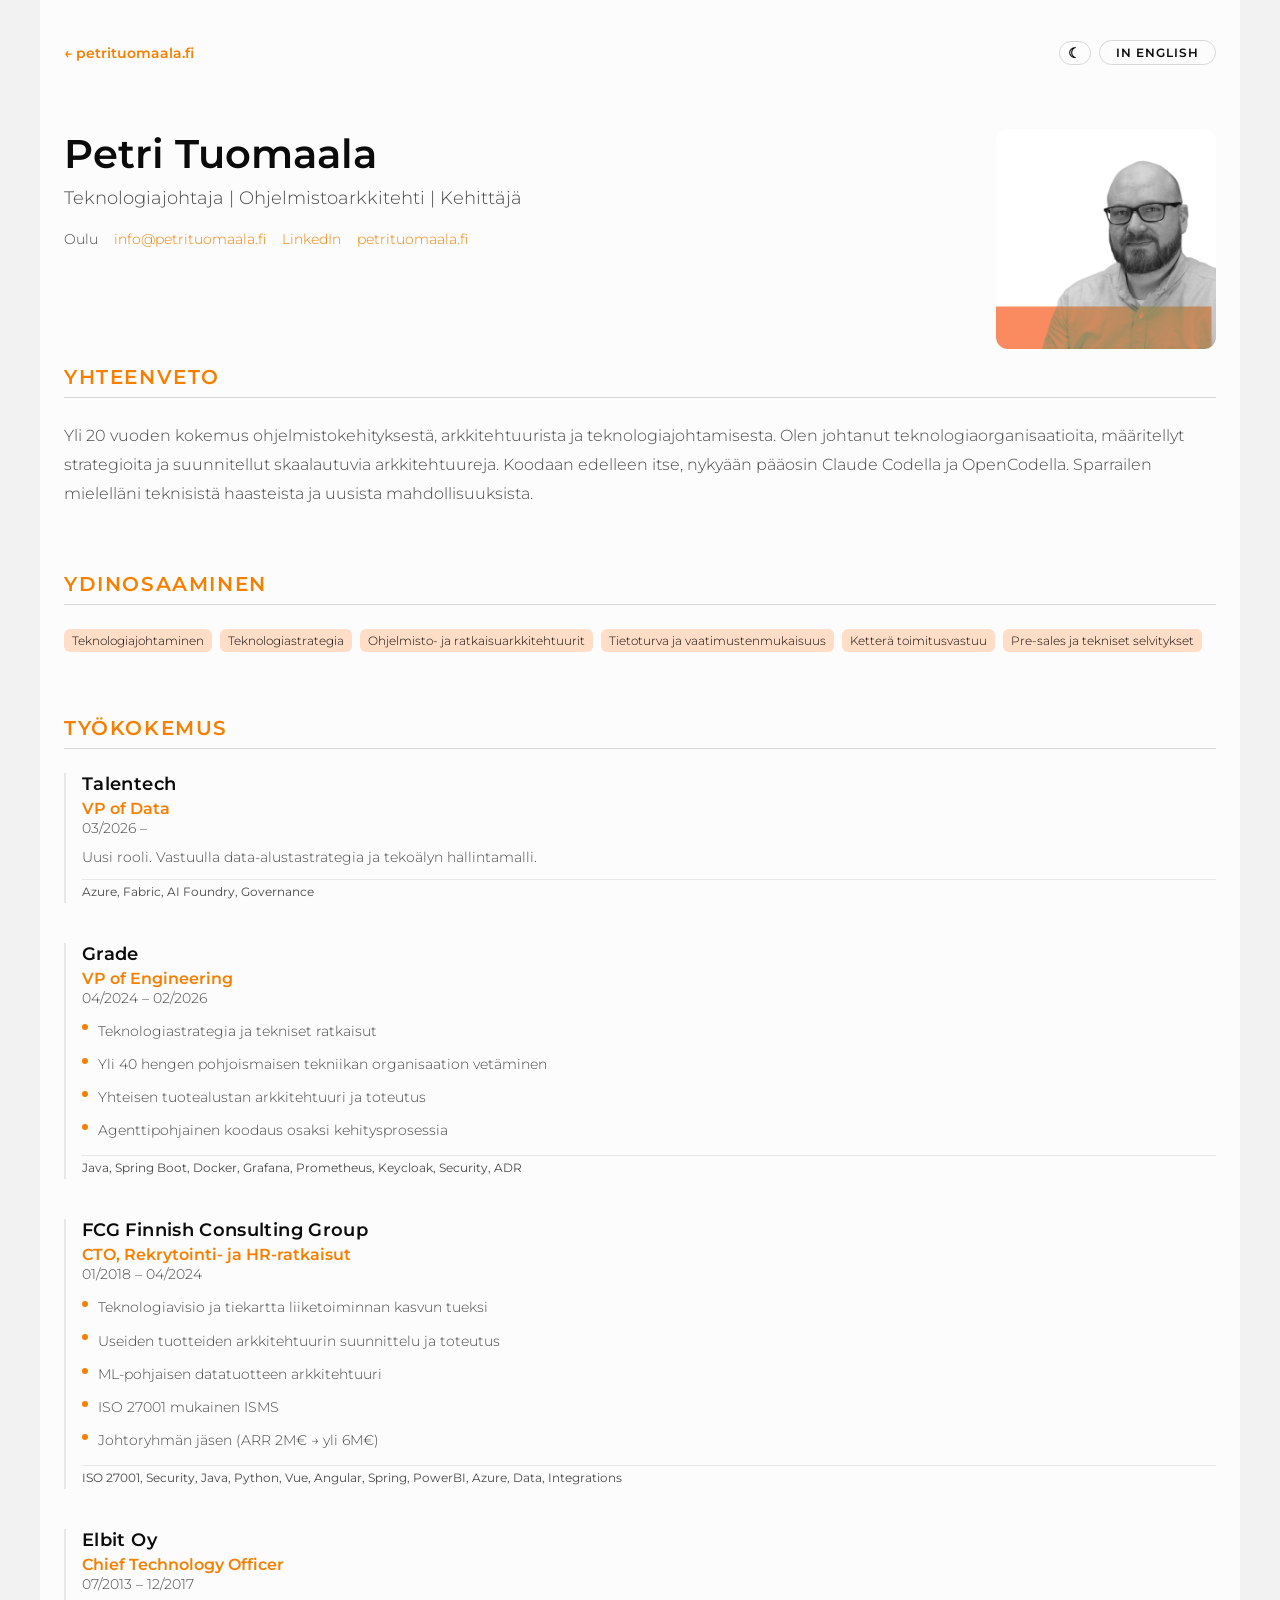
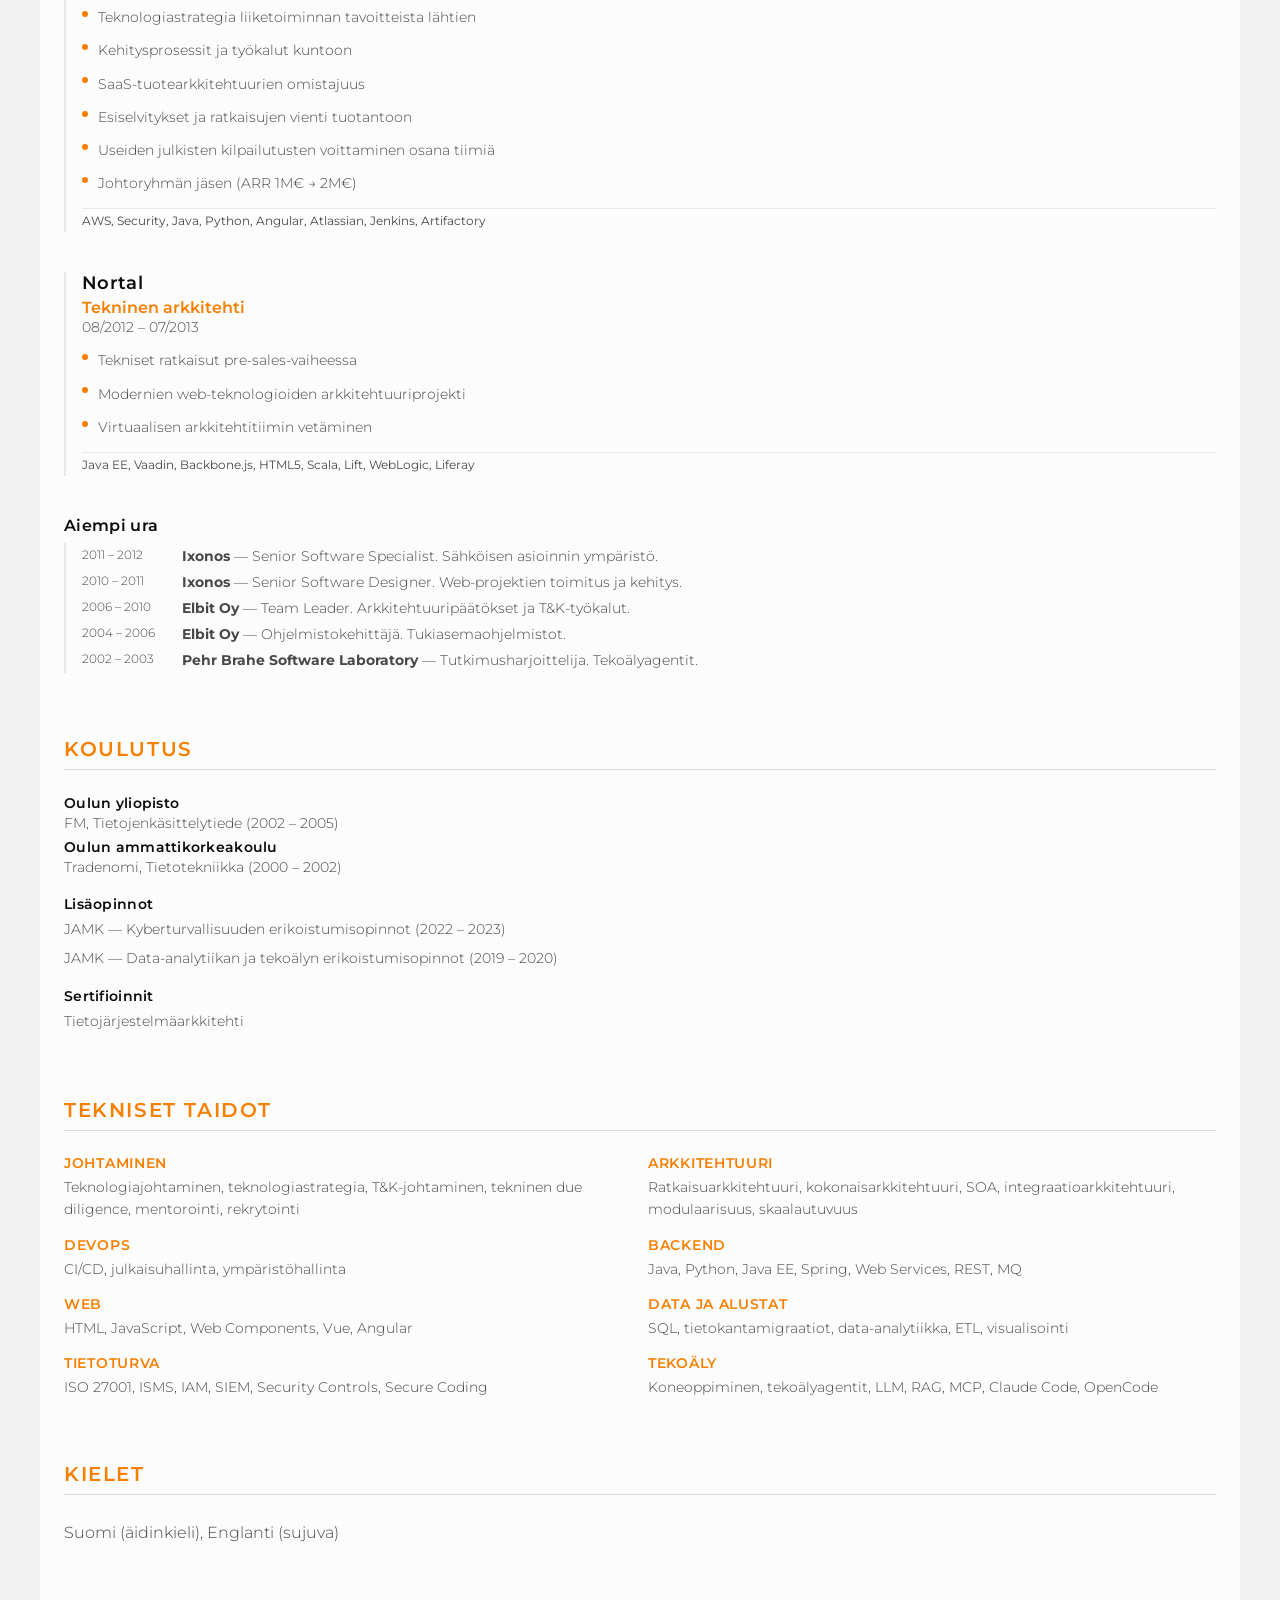
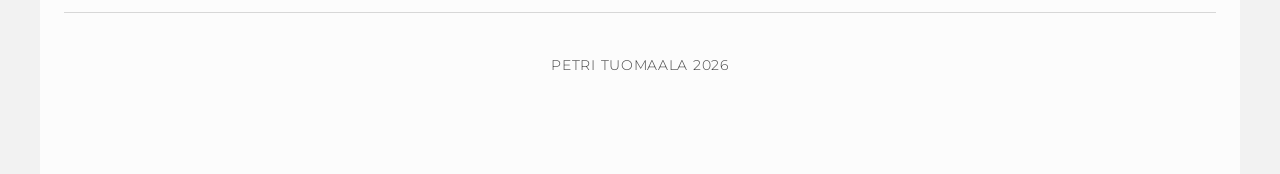
==== src/cv.html @ 42eab277 "moderni redesign: dark/light-teema, CV-sivu, sisältöpäivitys, saavutettavuus" ====
<!DOCTYPE html>
<html lang="fi" data-theme="light">
<head>
    <meta http-equiv="content-type" content="text/html; charset=utf-8">
    <meta name="viewport" content="width=device-width, initial-scale=1, maximum-scale=2">
    <link rel="icon" type="image/png" sizes="32x32" href="img/favicon-32x32.png">
    <link rel="icon" type="image/png" sizes="16x16" href="img/favicon-16x16.png">
    <meta name="theme-color" content="#ffffff">
    <title>CV - Petri Tuomaala</title>
    <link rel="canonical" href="https://petrituomaala.fi/cv.html">
    <meta name="description" content="CV - Petri Tuomaala">
    <script>
        document.documentElement.setAttribute('data-theme',
            localStorage.getItem('ptu-theme') || (matchMedia('(prefers-color-scheme:dark)').matches ? 'dark' : 'light'));
    </script>
    <link rel="preconnect" href="https://fonts.googleapis.com">
    <link rel="preconnect" href="https://fonts.gstatic.com" crossorigin>
    <link rel="stylesheet" href="css/main.css">
    <link rel="stylesheet" href="css/cv.css">
    <link href="https://fonts.googleapis.com/css2?family=Montserrat:wght@300;400;600&display=swap" rel="stylesheet" media="print" onload="this.media='all'">
</head>
<body>
<div class="cv-page">
    <nav class="cv-nav">
        <a href="index.html" class="cv-back">&larr; petrituomaala.fi</a>
        <div class="header-controls">
            <button class="theme-toggle" id="theme-btn"></button>
            <button class="lang-toggle" id="lang-btn"></button>
        </div>
    </nav>

    <header class="cv-header">
        <div class="cv-header-content">
            <h1>Petri Tuomaala</h1>
            <p class="cv-subtitle" data-fi="Teknologiajohtaja | Ohjelmistoarkkitehti | Kehittäjä" data-en="Technology Leadership | Software Architecture | Software Development"></p>
            <div class="cv-contact">
                <span>Oulu</span>
                <span><a href="mailto:info@petrituomaala.fi">info@petrituomaala.fi</a></span>
                <span><a href="https://www.linkedin.com/in/ptuomaal/">LinkedIn</a></span>
                <span><a href="https://petrituomaala.fi">petrituomaala.fi</a></span>
            </div>
        </div>
        <img src="img/header1.png" alt="Petri Tuomaala" class="cv-photo">
    </header>

    <section class="cv-section">
        <h2 data-fi="Yhteenveto" data-en="Professional Summary"></h2>
        <p data-fi="Yli 20 vuoden kokemus ohjelmistokehityksestä, arkkitehtuurista ja teknologiajohtamisesta. Olen johtanut teknologiaorganisaatioita, määritellyt strategioita ja suunnitellut skaalautuvia arkkitehtuureja. Koodaan edelleen itse, nykyään pääosin Claude Codella ja OpenCodella. Sparrailen mielelläni teknisistä haasteista ja uusista mahdollisuuksista."
           data-en="20+ years across software development, architecture, and technology leadership. I've led engineering organizations, defined strategies, and designed scalable architectures. I still code, nowadays mostly with Claude Code and OpenCode. Always happy to discuss technical challenges and new opportunities."></p>
    </section>

    <section class="cv-section">
        <h2 data-fi="Ydinosaaminen" data-en="Core Competencies"></h2>
        <div class="cv-tags">
            <span data-fi="Teknologiajohtaminen" data-en="Engineering Leadership"></span>
            <span data-fi="Teknologiastrategia" data-en="Technology Strategy and Roadmapping"></span>
            <span data-fi="Ohjelmisto- ja ratkaisuarkkitehtuurit" data-en="Software and Solution Architectures"></span>
            <span data-fi="Tietoturva ja vaatimustenmukaisuus" data-en="Security and Compliance"></span>
            <span data-fi="Ketterä toimitusvastuu" data-en="Agile Delivery and Stakeholder Management"></span>
            <span data-fi="Pre-sales ja tekniset selvitykset" data-en="Pre-sales / Technical Discovery / Feasibility Studies"></span>
        </div>
    </section>

    <section class="cv-section">
        <h2 data-fi="Työkokemus" data-en="Professional Experience"></h2>

        <article class="cv-job">
            <div class="cv-job-header">
                <h3>Talentech</h3>
                <span class="cv-role">VP of Data</span>
                <span class="cv-period" data-fi="03/2026 &ndash;" data-en="Mar 2026 &ndash;"></span>
            </div>
            <p data-fi="Uusi rooli. Vastuulla data-alustastrategia ja tekoälyn hallintamalli."
               data-en="Newly established role focusing on data platform strategy and AI governance."></p>
            <div class="cv-tech">Azure, Fabric, AI Foundry, Governance</div>
        </article>

        <article class="cv-job">
            <div class="cv-job-header">
                <h3>Grade</h3>
                <span class="cv-role">VP of Engineering</span>
                <span class="cv-period" data-fi="04/2024 &ndash; 02/2026" data-en="Apr 2024 &ndash; Feb 2026"></span>
            </div>
            <ul>
                <li data-fi="Teknologiastrategia ja tekniset ratkaisut" data-en="Technology strategy and technical solutions"></li>
                <li data-fi="Yli 40 hengen pohjoismaisen tekniikan organisaation vetäminen" data-en="Led engineering team of 40+ across Nordic teams"></li>
                <li data-fi="Yhteisen tuotealustan arkkitehtuuri ja toteutus" data-en="Architecture and implementation of a shared product platform"></li>
                <li data-fi="Agenttipohjainen koodaus osaksi kehitysprosessia" data-en="Introduced agentic coding into development processes"></li>
            </ul>
            <div class="cv-tech">Java, Spring Boot, Docker, Grafana, Prometheus, Keycloak, Security, ADR</div>
        </article>

        <article class="cv-job">
            <div class="cv-job-header">
                <h3>FCG Finnish Consulting Group</h3>
                <span class="cv-role" data-fi="CTO, Rekrytointi- ja HR-ratkaisut" data-en="CTO, Recruitment and HR-Solutions"></span>
                <span class="cv-period" data-fi="01/2018 &ndash; 04/2024" data-en="Jan 2018 &ndash; Apr 2024"></span>
            </div>
            <ul>
                <li data-fi="Teknologiavisio ja tiekartta liiketoiminnan kasvun tueksi" data-en="Technology vision and roadmap to support business growth"></li>
                <li data-fi="Useiden tuotteiden arkkitehtuurin suunnittelu ja toteutus" data-en="Architecture design and implementation across multiple products"></li>
                <li data-fi="ML-pohjaisen datatuotteen arkkitehtuuri" data-en="Architecture for a data-driven product leveraging machine learning"></li>
                <li data-fi="ISO 27001 mukainen ISMS" data-en="ISO 27001 compliant ISMS"></li>
                <li data-fi="Johtoryhmän jäsen (ARR 2M€ &rarr; yli 6M€)" data-en="Executive team member (ARR €2M &rarr; €6M+)"></li>
            </ul>
            <div class="cv-tech">ISO 27001, Security, Java, Python, Vue, Angular, Spring, PowerBI, Azure, Data, Integrations</div>
        </article>

        <article class="cv-job">
            <div class="cv-job-header">
                <h3>Elbit Oy</h3>
                <span class="cv-role">Chief Technology Officer</span>
                <span class="cv-period" data-fi="07/2013 &ndash; 12/2017" data-en="Jul 2013 &ndash; Dec 2017"></span>
            </div>
            <ul>
                <li data-fi="Teknologiastrategia liiketoiminnan tavoitteista lähtien" data-en="Technology strategy aligned with business objectives"></li>
                <li data-fi="Kehitysprosessit ja työkalut kuntoon" data-en="Development processes and tooling optimization"></li>
                <li data-fi="SaaS-tuotearkkitehtuurien omistajuus" data-en="SaaS product architecture ownership"></li>
                <li data-fi="Esiselvitykset ja ratkaisujen vienti tuotantoon" data-en="Technical pre-studies and delivery to production"></li>
                <li data-fi="Useiden julkisten kilpailutusten voittaminen osana tiimiä" data-en="Won multiple public-sector procurement contracts as part of a team"></li>
                <li data-fi="Johtoryhmän jäsen (ARR 1M€ &rarr; 2M€)" data-en="Executive team member (ARR €1M &rarr; €2M)"></li>
            </ul>
            <div class="cv-tech">AWS, Security, Java, Python, Angular, Atlassian, Jenkins, Artifactory</div>
        </article>

        <article class="cv-job">
            <div class="cv-job-header">
                <h3>Nortal</h3>
                <span class="cv-role" data-fi="Tekninen arkkitehti" data-en="Technical Architect"></span>
                <span class="cv-period" data-fi="08/2012 &ndash; 07/2013" data-en="Aug 2012 &ndash; Jul 2013"></span>
            </div>
            <ul>
                <li data-fi="Tekniset ratkaisut pre-sales-vaiheessa" data-en="Technical solution design for pre-sales"></li>
                <li data-fi="Modernien web-teknologioiden arkkitehtuuriprojekti" data-en="Architecture project evaluating modern web technologies"></li>
                <li data-fi="Virtuaalisen arkkitehtitiimin vetäminen" data-en="Led virtual architect team for experiments and technology strategy"></li>
            </ul>
            <div class="cv-tech">Java EE, Vaadin, Backbone.js, HTML5, Scala, Lift, WebLogic, Liferay</div>
        </article>

        <h3 class="cv-earlier-title" data-fi="Aiempi ura" data-en="Earlier Career"></h3>
        <div class="cv-earlier">
            <div class="cv-earlier-item">
                <span class="cv-period">2011 &ndash; 2012</span>
                <span data-fi="<strong>Ixonos</strong> &mdash; Senior Software Specialist. Sähköisen asioinnin ympäristö." data-en="<strong>Ixonos</strong> &mdash; Senior Software Specialist. Mid-scale e-service environment."></span>
            </div>
            <div class="cv-earlier-item">
                <span class="cv-period">2010 &ndash; 2011</span>
                <span data-fi="<strong>Ixonos</strong> &mdash; Senior Software Designer. Web-projektien toimitus ja kehitys." data-en="<strong>Ixonos</strong> &mdash; Senior Software Designer. Web project delivery and development."></span>
            </div>
            <div class="cv-earlier-item">
                <span class="cv-period">2006 &ndash; 2010</span>
                <span data-fi="<strong>Elbit Oy</strong> &mdash; Team Leader. Arkkitehtuuripäätökset ja T&K-työkalut." data-en="<strong>Elbit Oy</strong> &mdash; Team Leader. Architecture decisions and R&D tooling."></span>
            </div>
            <div class="cv-earlier-item">
                <span class="cv-period">2004 &ndash; 2006</span>
                <span data-fi="<strong>Elbit Oy</strong> &mdash; Ohjelmistokehittäjä. Tukiasemaohjelmistot." data-en="<strong>Elbit Oy</strong> &mdash; Software Developer. Telecom/base station software."></span>
            </div>
            <div class="cv-earlier-item">
                <span class="cv-period">2002 &ndash; 2003</span>
                <span data-fi="<strong>Pehr Brahe Software Laboratory</strong> &mdash; Tutkimusharjoittelija. Tekoälyagentit." data-en="<strong>Pehr Brahe Software Laboratory</strong> &mdash; Research Trainee. AI agents."></span>
            </div>
        </div>
    </section>

    <section class="cv-section">
        <h2 data-fi="Koulutus" data-en="Education"></h2>
        <div class="cv-education">
            <article>
                <h3 data-fi="Oulun yliopisto" data-en="University of Oulu"></h3>
                <p data-fi="FM, Tietojenkäsittelytiede (2002 &ndash; 2005)" data-en="Master of Science, Information Processing Science (2002 &ndash; 2005)"></p>
            </article>
            <article>
                <h3 data-fi="Oulun ammattikorkeakoulu" data-en="Oulu University of Applied Sciences"></h3>
                <p data-fi="Tradenomi, Tietotekniikka (2000 &ndash; 2002)" data-en="BBA, Information Technology (2000 &ndash; 2002)"></p>
            </article>
        </div>

        <h3 data-fi="Lisäopinnot" data-en="Additional Studies" class="cv-sub-title"></h3>
        <p data-fi="JAMK &mdash; Kyberturvallisuuden erikoistumisopinnot (2022 &ndash; 2023)" data-en="JAMK &mdash; Advanced Studies in Cyber Security (2022 &ndash; 2023)"></p>
        <p data-fi="JAMK &mdash; Data-analytiikan ja tekoälyn erikoistumisopinnot (2019 &ndash; 2020)" data-en="JAMK &mdash; Advanced Studies in Data Analytics and AI (2019 &ndash; 2020)"></p>

        <h3 data-fi="Sertifioinnit" data-en="Certifications" class="cv-sub-title"></h3>
        <p data-fi="Tietojärjestelmäarkkitehti" data-en="Information System Architect"></p>
    </section>

    <section class="cv-section">
        <h2 data-fi="Tekniset taidot" data-en="Technical Skills"></h2>
        <div class="cv-skills-grid">
            <div>
                <h4 data-fi="Johtaminen" data-en="Leadership"></h4>
                <p data-fi="Teknologiajohtaminen, teknologiastrategia, T&K-johtaminen, tekninen due diligence, mentorointi, rekrytointi" data-en="Technology Leadership, Technology Strategy, R&D Leadership, Technical Due Diligence, Mentoring, Hiring"></p>
            </div>
            <div>
                <h4 data-fi="Arkkitehtuuri" data-en="Architecture"></h4>
                <p data-fi="Ratkaisuarkkitehtuuri, kokonaisarkkitehtuuri, SOA, integraatioarkkitehtuuri, modulaarisuus, skaalautuvuus" data-en="Solution Architecture, Enterprise Architecture, SOA, Integration Architecture, Modularity, Scalability"></p>
            </div>
            <div>
                <h4>DevOps</h4>
                <p data-fi="CI/CD, julkaisuhallinta, ympäristöhallinta" data-en="CI/CD, Release Management, Environment Management"></p>
            </div>
            <div>
                <h4>Backend</h4>
                <p>Java, Python, Java EE, Spring, Web Services, REST, MQ</p>
            </div>
            <div>
                <h4>Web</h4>
                <p>HTML, JavaScript, Web Components, Vue, Angular</p>
            </div>
            <div>
                <h4 data-fi="Data ja alustat" data-en="Data and Platforms"></h4>
                <p data-fi="SQL, tietokantamigraatiot, data-analytiikka, ETL, visualisointi" data-en="SQL, DB Migrations, Data Analytics, ETL, Visualization"></p>
            </div>
            <div>
                <h4 data-fi="Tietoturva" data-en="Security"></h4>
                <p>ISO 27001, ISMS, IAM, SIEM, Security Controls, Secure Coding</p>
            </div>
            <div>
                <h4 data-fi="Tekoäly" data-en="AI"></h4>
                <p data-fi="Koneoppiminen, tekoälyagentit, LLM, RAG, MCP, Claude Code, OpenCode" data-en="Machine Learning, AI Agents, LLM, RAG, MCP, Claude Code, OpenCode"></p>
            </div>
        </div>
    </section>

    <section class="cv-section">
        <h2 data-fi="Kielet" data-en="Languages"></h2>
        <p data-fi="Suomi (äidinkieli), Englanti (sujuva)" data-en="Finnish (native), English (fluent)"></p>
    </section>

    <footer class="cv-footer">
        <p>Petri Tuomaala <span id="cv-year"></span></p>
    </footer>
</div>

<script type="module">
    import { getLang, setLang, t } from './js/i18n.js';

    function applyLang() {
        const lang = getLang();
        document.querySelectorAll('[data-fi]').forEach(el => {
            el.innerHTML = el.getAttribute(`data-${lang}`) || el.getAttribute('data-fi');
        });
        document.getElementById('lang-btn').textContent = t('lang.toggle');
        const theme = document.documentElement.getAttribute('data-theme') || 'light';
        document.getElementById('theme-btn').textContent = theme === 'light' ? '\u263E' : '\u2600';
    }

    document.getElementById('lang-btn').addEventListener('click', () => {
        setLang(getLang() === 'fi' ? 'en' : 'fi');
    });

    document.getElementById('theme-btn').addEventListener('click', () => {
        const next = (document.documentElement.getAttribute('data-theme') || 'light') === 'light' ? 'dark' : 'light';
        document.documentElement.setAttribute('data-theme', next);
        localStorage.setItem('ptu-theme', next);
        const meta = document.querySelector('meta[name="theme-color"]');
        if (meta) meta.content = next === 'dark' ? '#1a1a1a' : '#ffffff';
        applyLang();
    });

    document.addEventListener('lang-changed', applyLang);
    document.getElementById('cv-year').textContent = new Date().getFullYear();
    applyLang();
</script>
</body>
</html>
---- src/css/main.css ----
/* === Design Tokens === */
:root {
    --brand-hue: 55;
    --brand: oklch(0.72 0.18 var(--brand-hue));
    --brand-light: oklch(0.82 0.12 var(--brand-hue));
    --brand-subtle: oklch(0.92 0.05 var(--brand-hue));
    --brand-dark: oklch(0.58 0.16 var(--brand-hue));

    --surface-primary: oklch(0.99 0 0);
    --surface-secondary: oklch(0.96 0 0);
    --surface-elevated: oklch(1.0 0 0);
    --surface-inverse: oklch(0.15 0 0);
    --text-primary: oklch(0.15 0 0);
    --text-secondary: oklch(0.40 0 0);
    --text-on-brand: oklch(1.0 0 0);
    --text-on-inverse: oklch(0.92 0 0);
    --border-default: oklch(0.88 0 0);
    --border-subtle: oklch(0.93 0 0);

    --space-xs: 0.25rem;
    --space-sm: 0.5rem;
    --space-md: 1rem;
    --space-lg: 1.5rem;
    --space-xl: 2.5rem;
    --space-2xl: 4rem;
    --space-3xl: 6rem;

    --text-xs: 0.75rem;
    --text-sm: 0.875rem;
    --text-base: 1rem;
    --text-lg: 1.125rem;
    --text-xl: 1.25rem;
    --text-2xl: 1.5rem;
    --text-3xl: 2rem;
    --text-4xl: 2.5rem;
    --text-5xl: 3.5rem;

    --line-tight: 1.2;
    --line-normal: 1.6;
    --line-relaxed: 1.8;

    --weight-light: 300;
    --weight-regular: 400;
    --weight-semibold: 600;

    --radius-sm: 0.375rem;
    --radius-md: 0.75rem;
    --radius-lg: 1rem;

    --shadow-sm: 0 1px 2px oklch(0 0 0 / 0.05);
    --shadow-md: 0 4px 12px oklch(0 0 0 / 0.08);
    --shadow-lg: 0 8px 24px oklch(0 0 0 / 0.12);

    --transition-fast: 150ms ease;
    --transition-base: 250ms ease;
    --transition-theme: 500ms ease;

    --content-max: 1200px;
}

/* === Dark Theme === */
[data-theme="dark"] {
    --surface-primary: oklch(0.13 0 0);
    --surface-secondary: oklch(0.17 0 0);
    --surface-elevated: oklch(0.20 0 0);
    --surface-inverse: oklch(0.08 0 0);
    --text-primary: oklch(0.92 0 0);
    --text-secondary: oklch(0.65 0 0);
    --text-on-inverse: oklch(0.85 0 0);
    --border-default: oklch(0.28 0 0);
    --border-subtle: oklch(0.22 0 0);
    --brand: oklch(0.75 0.15 var(--brand-hue));
    --brand-subtle: oklch(0.22 0.06 var(--brand-hue));
    --shadow-sm: 0 1px 2px oklch(0 0 0 / 0.2);
    --shadow-md: 0 4px 12px oklch(0 0 0 / 0.3);
    --shadow-lg: 0 8px 24px oklch(0 0 0 / 0.4);
}

/* === Theme Transition === */
body, .main_container,
.head, .main, .banner, .skills, .teaser, .footer,
h1, h2, h3, h4, h5, p, a, span, article {
    transition: background-color var(--transition-theme),
                color var(--transition-theme),
                border-color var(--transition-theme),
                box-shadow var(--transition-theme);
}

/* === Accessibility === */
.skip-link {
    position: absolute;
    top: -100%;
    left: var(--space-md);
    background: var(--brand);
    color: var(--text-on-brand);
    padding: var(--space-sm) var(--space-md);
    border-radius: var(--radius-sm);
    font-size: var(--text-sm);
    font-weight: var(--weight-semibold);
    z-index: 100;
    text-decoration: none;
}

.skip-link:focus {
    top: var(--space-md);
}

:focus-visible {
    outline: 2px solid var(--brand);
    outline-offset: 2px;
}

button:focus-visible {
    outline: 2px solid var(--brand);
    outline-offset: 2px;
}

@media (prefers-reduced-motion: reduce) {
    *, *::before, *::after {
        animation-duration: 0.01ms !important;
        animation-iteration-count: 1 !important;
        transition-duration: 0.01ms !important;
    }
}

/* === Base === */
*,
*::before,
*::after {
    box-sizing: border-box;
}

body {
    font-family: 'Montserrat', sans-serif;
    font-weight: var(--weight-light);
    margin: 0;
    padding: 0;
    background-color: var(--surface-secondary);
    color: var(--text-primary);
    scroll-behavior: smooth;
}

/* === Typography === */
p {
    font-size: var(--text-base);
    line-height: var(--line-relaxed);
    color: var(--text-secondary);
    margin: 0 0 var(--space-md) 0;
}

h1, h2, h3, h4, h5 {
    margin: 0;
    padding: 0;
}

h2 {
    font-size: var(--text-4xl);
    font-weight: var(--weight-semibold);
    color: var(--brand);
    margin-bottom: var(--space-lg);
}

h3 {
    font-size: var(--text-lg);
    font-weight: var(--weight-semibold);
    color: var(--brand);
    text-transform: uppercase;
    letter-spacing: 0.02em;
}

h4 {
    font-size: var(--text-5xl);
    font-weight: var(--weight-semibold);
    color: var(--text-on-brand);
    line-height: var(--line-tight);
}

h5 {
    font-size: var(--text-base);
    font-weight: var(--weight-semibold);
    color: color-mix(in oklch, var(--text-on-brand) 90%, transparent);
    text-transform: uppercase;
    letter-spacing: 0.03em;
}

a {
    color: var(--brand);
    text-decoration: none;
    text-underline-offset: 3px;
    transition: color var(--transition-fast);
}

a:hover {
    text-decoration: underline;
}

a:visited {
    color: var(--brand);
}

span {
    margin: 0;
}

/* === Layout === */
.main_container {
    display: grid;
    grid-template-rows: auto auto auto auto auto auto;
    grid-template-areas:
        "header"
        "main"
        "banner"
        "skills"
        "teaser"
        "footer";
    background-color: var(--surface-primary);
    max-width: var(--content-max);
    margin: 0 auto;
}

/* === Header === */
.head {
    grid-area: header;
    position: relative;
    background-size: cover;
    background-repeat: no-repeat;
    background-position: center top;
    background-image: url('../img/header1.png');
    height: 60vh;
    max-height: 600px;
    display: flex;
    justify-content: flex-start;
    align-items: flex-start;
}

[data-theme="dark"] .head {
    filter: brightness(0.7) contrast(1.1);
}

[data-theme="dark"] .head .logo_container h1,
[data-theme="dark"] .head .logo_container span,
[data-theme="dark"] .head .header-controls .lang-toggle,
[data-theme="dark"] .head .header-controls .theme-toggle {
    filter: brightness(1.4);
}

.logo_container {
    padding: var(--space-lg);
    max-width: 400px;
}

.logo_container h1 {
    display: block;
    font-size: var(--text-3xl);
    font-weight: var(--weight-semibold);
    color: var(--text-primary);
    background: color-mix(in oklch, var(--surface-primary) 85%, transparent);
    backdrop-filter: blur(8px);
    -webkit-backdrop-filter: blur(8px);
    margin: 0 0 var(--space-sm) 0;
    padding: var(--space-xs) var(--space-sm);
    border-radius: var(--radius-sm);
    letter-spacing: -0.02em;
    line-height: var(--line-tight);
}

.logo_container span {
    display: inline-block;
    font-size: var(--text-sm);
    font-weight: var(--weight-regular);
    color: var(--text-secondary);
    background: color-mix(in oklch, var(--surface-primary) 85%, transparent);
    backdrop-filter: blur(8px);
    -webkit-backdrop-filter: blur(8px);
    padding: var(--space-xs) var(--space-sm);
    border-radius: var(--radius-sm);
    margin: var(--space-xs);
}

.header-controls {
    position: absolute;
    top: var(--space-md);
    right: var(--space-md);
    display: flex;
    gap: var(--space-sm);
    align-items: center;
    z-index: 10;
}

.lang-toggle,
.theme-toggle {
    background: color-mix(in oklch, var(--surface-primary) 80%, transparent);
    backdrop-filter: blur(8px);
    -webkit-backdrop-filter: blur(8px);
    border: 1px solid var(--border-default);
    color: var(--text-primary);
    font-family: 'Montserrat', sans-serif;
    font-size: var(--text-xs);
    font-weight: var(--weight-semibold);
    text-transform: uppercase;
    letter-spacing: 0.08em;
    padding: var(--space-xs) var(--space-md);
    border-radius: 100px;
    cursor: pointer;
    transition: all var(--transition-fast);
}

.theme-toggle {
    font-size: var(--text-sm);
    padding: var(--space-xs) var(--space-sm);
    line-height: 1;
}

.lang-toggle:hover,
.theme-toggle:hover {
    background: var(--brand);
    color: var(--text-on-brand);
    border-color: var(--brand);
}

/* === Info / About === */
.main {
    grid-area: main;
    padding: var(--space-3xl) var(--space-xl);
    background-color: var(--surface-primary);
}

.info-text {
    max-width: 680px;
    font-size: var(--text-base);
    line-height: var(--line-relaxed);
    color: var(--text-secondary);
}

.info_container {
    padding: var(--space-lg) 0;
    display: grid;
    grid-template-columns: auto 1fr;
    gap: 0;
    max-width: 500px;
}

.info_container p {
    padding: var(--space-sm) var(--space-md);
    border-bottom: 1px solid var(--border-subtle);
    margin: 0;
    font-size: var(--text-sm);
    color: var(--text-secondary);
}

.info_container a {
    color: var(--brand);
    font-weight: var(--weight-semibold);
}

.info_container a:visited {
    color: var(--brand);
}

.info_value {
    font-weight: var(--weight-semibold);
    color: var(--text-primary);
}

/* === Banner === */
.banner {
    grid-area: banner;
    display: flex;
    align-items: center;
    justify-content: center;
    background-image: url('../img/header2.png');
    background-size: cover;
    background-position: center 40%;
    color: var(--text-on-inverse);
    text-align: center;
    text-transform: uppercase;
    padding: var(--space-3xl) var(--space-xl);
    position: relative;
}

.banner::before {
    content: '';
    position: absolute;
    inset: 0;
    background: oklch(0 0 0 / 0.6);
}

[data-theme="dark"] .banner::before {
    background: oklch(0 0 0 / 0.75);
}

.banner p {
    position: relative;
    font-size: var(--text-2xl);
    font-weight: var(--weight-light);
    letter-spacing: 0.1em;
    margin: 0;
    color: var(--text-on-inverse);
}

/* === Skills === */
.skills {
    grid-area: skills;
    background-color: var(--surface-secondary);
    padding: var(--space-3xl) var(--space-xl);
}

.skills_container {
    display: grid;
    grid-template-columns: repeat(3, 1fr);
    gap: var(--space-lg);
}

.skills_container ptu-skill {
    display: block;
}

.skills_container ptu-skill article {
    background: var(--surface-elevated);
    border: 1px solid var(--border-subtle);
    border-radius: var(--radius-md);
    padding: var(--space-lg);
    height: 100%;
    transition: transform var(--transition-fast),
                box-shadow var(--transition-fast);
}

.skills_container ptu-skill article:hover {
    transform: translateY(-2px);
    box-shadow: var(--shadow-md);
}

.skills_container ptu-skill article h3 {
    margin: 0 0 var(--space-sm) 0;
    border-bottom: 2px solid var(--brand-subtle);
    padding-bottom: var(--space-sm);
}

.skills_container ptu-skill article p {
    margin: var(--space-sm) 0 0 0;
    padding: 0;
    font-size: var(--text-sm);
    line-height: var(--line-relaxed);
}

/* === Teasers === */
.teaser {
    grid-area: teaser;
    background-color: var(--brand);
    padding: var(--space-3xl) var(--space-xl);
}

[data-theme="dark"] .teaser {
    background-color: var(--brand-dark);
}

.teaser_container {
    display: grid;
    grid-template-columns: repeat(3, 1fr);
    gap: var(--space-lg);
    text-align: center;
}

.teaser_container ptu-teaser article {
    padding: var(--space-lg);
}

.teaser_container ptu-teaser article h4 {
    margin: 0;
    padding: 0;
}

.teaser_container ptu-teaser article h5 {
    margin: var(--space-sm) 0;
    padding: 0;
}

.teaser_container ptu-teaser article p {
    font-size: var(--text-sm);
    color: color-mix(in oklch, var(--text-on-brand) 75%, transparent);
    padding: 0;
    margin: 0;
}

/* === Footer === */
.footer {
    grid-area: footer;
    display: flex;
    align-items: center;
    justify-content: center;
    background-color: var(--surface-inverse);
    color: var(--text-on-inverse);
    text-align: center;
    padding: var(--space-2xl) var(--space-xl);
}

.footer p {
    font-size: var(--text-sm);
    letter-spacing: 0.05em;
    text-transform: uppercase;
    margin: 0;
    color: var(--text-on-inverse);
}

/* === Animations === */
@keyframes fade-up {
    from { opacity: 0; transform: translateY(20px); }
    to { opacity: 1; transform: translateY(0); }
}

.main, .skills, .teaser {
    animation: fade-up 0.6s ease both;
}

@supports (animation-timeline: view()) {
    .skills_container ptu-skill,
    .teaser_container ptu-teaser {
        animation: fade-up linear both;
        animation-timeline: view();
        animation-range: entry 0% entry 30%;
    }
}

/* === Responsive === */
@media screen and (max-width: 640px) {
    .head {
        height: 45vh;
        max-height: none;
    }

    .logo_container {
        padding: var(--space-sm);
        max-width: 250px;
    }

    .logo_container h1 {
        display: inline-block;
    }

    .logo_container h1 {
        font-size: var(--text-lg);
        padding: var(--space-xs) var(--space-xs);
    }

    .logo_container span {
        font-size: var(--text-xs);
    }

    .header-controls {
        top: var(--space-sm);
        right: var(--space-sm);
    }

    .skills_container,
    .teaser_container {
        grid-template-columns: 1fr;
    }

    .banner p {
        font-size: var(--text-lg);
        letter-spacing: 0.05em;
    }

    h2 {
        font-size: var(--text-2xl);
    }

    h4 {
        font-size: var(--text-4xl);
    }

    .info_container {
        grid-template-columns: auto 1fr;
    }

    .info_container p {
        font-size: var(--text-xs);
        padding: var(--space-xs) var(--space-sm);
    }

    .main, .skills, .teaser {
        padding: var(--space-xl) var(--space-md);
    }

    .banner {
        padding: var(--space-xl) var(--space-md);
    }

    .header-controls {
        gap: var(--space-xs);
    }
}

@media screen and (max-width: 1024px) and (min-width: 641px) {
    .skills_container {
        grid-template-columns: repeat(2, 1fr);
    }
}

@media screen and (max-width: 900px) and (orientation: portrait) {
    .head {
        background-image: url('../img/header_small.png');
        height: 50vh;
        max-height: none;
    }
}

@media screen and (orientation: landscape) and (max-width: 900px) {
    .head {
        height: 80vh;
        max-height: none;
    }
}

@media screen and (min-width: 1000px) {
    .logo_container {
        max-width: 500px;
    }

    .logo_container h1 {
        font-size: var(--text-4xl);
    }
}

@media screen and (min-width: 1400px) {
    .head {
        height: 70vh;
    }
}

@media screen and (min-width: 2000px) {
    .main_container {
        max-width: 1400px;
    }
}
---- src/css/cv.css ----
.cv-page {
    max-width: 1200px;
    margin: 0 auto;
    padding: var(--space-xl) var(--space-lg);
    background-color: var(--surface-primary);
    min-height: 100vh;
}

.cv-nav {
    display: flex;
    justify-content: space-between;
    align-items: center;
    margin-bottom: var(--space-2xl);
}

.cv-back {
    font-size: var(--text-sm);
    font-weight: var(--weight-semibold);
    color: var(--brand);
    text-decoration: none;
}

.cv-back:hover {
    text-decoration: underline;
}

.cv-nav .header-controls {
    position: static;
}

.cv-header {
    display: flex;
    justify-content: space-between;
    align-items: flex-start;
    gap: var(--space-xl);
    margin-bottom: var(--space-md);
}

.cv-header-content {
    flex: 1;
}

.cv-photo {
    width: 220px;
    height: 220px;
    object-fit: cover;
    object-position: center 15%;
    border-radius: var(--radius-md);
    flex-shrink: 0;
}

.cv-header h1 {
    font-size: var(--text-4xl);
    font-weight: var(--weight-semibold);
    color: var(--text-primary);
    margin-bottom: var(--space-xs);
}

.cv-subtitle {
    font-size: var(--text-lg);
    color: var(--text-secondary);
    margin-bottom: var(--space-md);
}

.cv-contact {
    display: flex;
    flex-wrap: wrap;
    gap: var(--space-md);
    font-size: var(--text-sm);
    color: var(--text-secondary);
}

.cv-contact a {
    color: var(--brand);
}

.cv-section {
    margin-bottom: var(--space-2xl);
}

.cv-section h2 {
    font-size: var(--text-xl);
    text-transform: uppercase;
    letter-spacing: 0.08em;
    color: var(--brand);
    border-bottom: 1px solid var(--border-default);
    padding-bottom: var(--space-sm);
    margin-bottom: var(--space-lg);
}

.cv-section > p {
    color: var(--text-secondary);
    line-height: var(--line-relaxed);
}

.cv-tags {
    display: flex;
    flex-wrap: wrap;
    gap: var(--space-sm);
}

.cv-tags span {
    font-size: var(--text-xs);
    background: var(--brand-subtle);
    color: var(--text-primary);
    padding: var(--space-xs) var(--space-sm);
    border-radius: var(--radius-sm);
}

.cv-job {
    margin-bottom: var(--space-xl);
    padding-left: var(--space-md);
    border-left: 2px solid var(--border-subtle);
}

.cv-job-header {
    margin-bottom: var(--space-sm);
}

.cv-job-header h3 {
    font-size: var(--text-lg);
    font-weight: var(--weight-semibold);
    color: var(--text-primary);
    text-transform: none;
    margin-bottom: var(--space-xs);
}

.cv-role {
    font-size: var(--text-base);
    font-weight: var(--weight-semibold);
    color: var(--brand);
    display: block;
}

.cv-period {
    font-size: var(--text-sm);
    color: var(--text-secondary);
}

.cv-job p {
    font-size: var(--text-sm);
    color: var(--text-secondary);
    margin: var(--space-sm) 0;
}

.cv-job ul {
    list-style: none;
    padding: 0;
    margin: var(--space-sm) 0;
}

.cv-job ul li {
    font-size: var(--text-sm);
    color: var(--text-secondary);
    line-height: var(--line-relaxed);
    padding: var(--space-xs) 0;
    padding-left: var(--space-md);
    position: relative;
}

.cv-job ul li::before {
    content: '';
    position: absolute;
    left: 0;
    top: 0.7em;
    width: 6px;
    height: 6px;
    border-radius: 50%;
    background: var(--brand);
}

.cv-tech {
    font-size: var(--text-xs);
    color: var(--text-secondary);
    font-weight: var(--weight-regular);
    padding: var(--space-xs) 0;
    border-top: 1px solid var(--border-subtle);
    margin-top: var(--space-sm);
}

.cv-earlier-title {
    font-size: var(--text-base);
    font-weight: var(--weight-semibold);
    color: var(--text-primary);
    text-transform: none;
    margin: var(--space-lg) 0 var(--space-sm) 0;
}

.cv-earlier {
    display: grid;
    grid-template-columns: 100px 1fr;
    gap: 0;
    padding-left: var(--space-md);
    border-left: 2px solid var(--border-subtle);
}

.cv-earlier-item {
    display: contents;
}

.cv-earlier-item .cv-period {
    font-size: var(--text-xs);
    color: var(--text-secondary);
    padding: var(--space-xs) 0;
}

.cv-earlier-item span:last-child {
    font-size: var(--text-sm);
    color: var(--text-secondary);
    padding: var(--space-xs) 0;
}

.cv-sub-title {
    font-size: var(--text-sm);
    font-weight: var(--weight-semibold);
    color: var(--text-primary);
    text-transform: none;
    margin: var(--space-md) 0 var(--space-xs) 0;
}

.cv-sub-title + p,
.cv-sub-title + p + p {
    margin: 0 0 var(--space-xs) 0;
    font-size: var(--text-sm);
}

.cv-education article {
    margin-bottom: var(--space-xs);
}

.cv-education h3 {
    font-size: var(--text-sm);
    font-weight: var(--weight-semibold);
    color: var(--text-primary);
    text-transform: none;
    margin-bottom: 0;
}

.cv-education p {
    font-size: var(--text-sm);
    color: var(--text-secondary);
    margin: 0;
    line-height: var(--line-normal);
}

.cv-skills-grid {
    display: grid;
    grid-template-columns: repeat(2, 1fr);
    gap: var(--space-md);
}

.cv-skills-grid h4 {
    font-size: var(--text-sm);
    font-weight: var(--weight-semibold);
    color: var(--brand);
    text-transform: uppercase;
    letter-spacing: 0.05em;
    margin-bottom: var(--space-xs);
}

.cv-skills-grid p {
    font-size: var(--text-sm);
    color: var(--text-secondary);
    margin: 0;
    line-height: var(--line-normal);
}

.cv-footer {
    text-align: center;
    padding: var(--space-xl) 0;
    border-top: 1px solid var(--border-default);
}

.cv-footer p {
    font-size: var(--text-sm);
    color: var(--text-secondary);
    text-transform: uppercase;
    letter-spacing: 0.05em;
}

@media screen and (max-width: 640px) {
    .cv-page {
        padding: var(--space-md);
    }

    .cv-header h1 {
        font-size: var(--text-2xl);
    }

    .cv-photo {
        display: none;
    }

    .cv-skills-grid {
        grid-template-columns: 1fr;
    }

    .cv-earlier {
        grid-template-columns: 1fr;
    }

    .cv-earlier-item .cv-period {
        padding-bottom: 0;
    }

    .cv-contact {
        flex-direction: column;
        gap: var(--space-xs);
    }
}

@media print {
    .cv-nav {
        display: none;
    }

    .cv-page {
        padding: 0;
    }

    .cv-job {
        break-inside: avoid;
    }
}
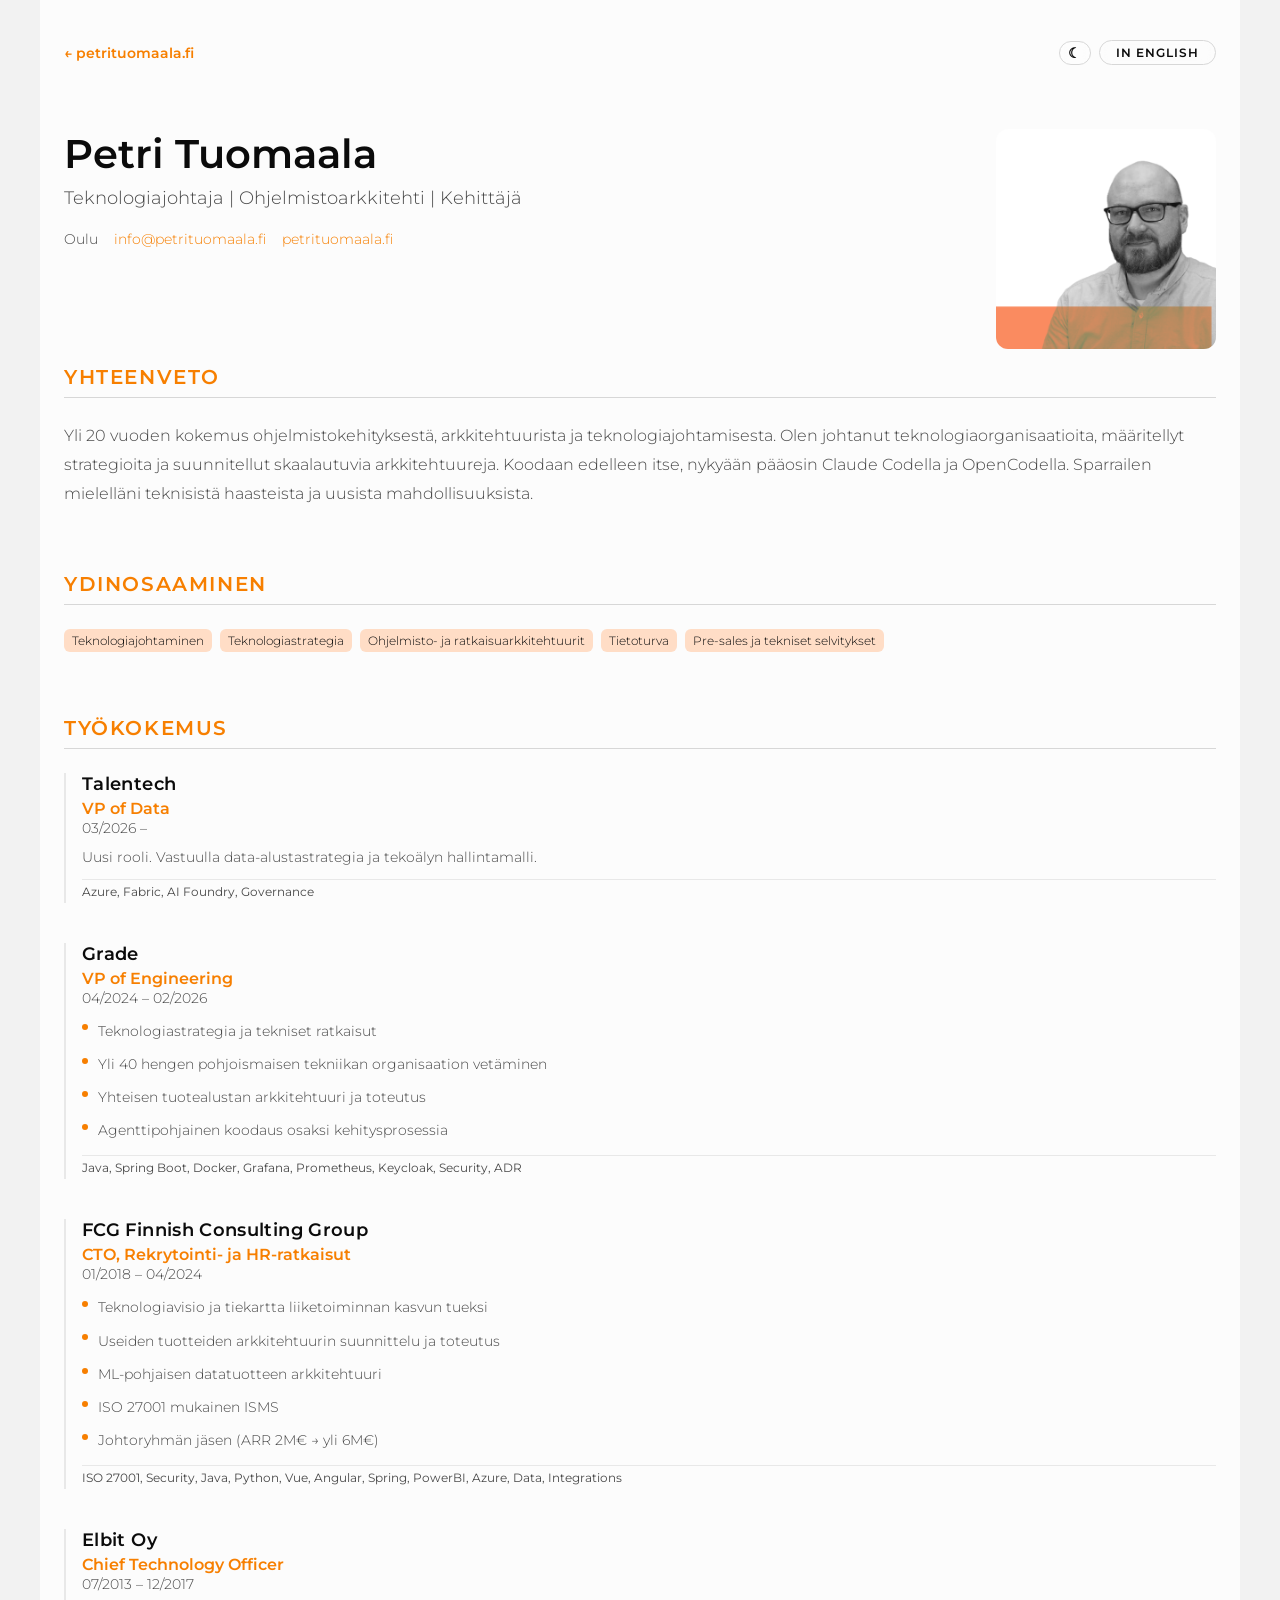
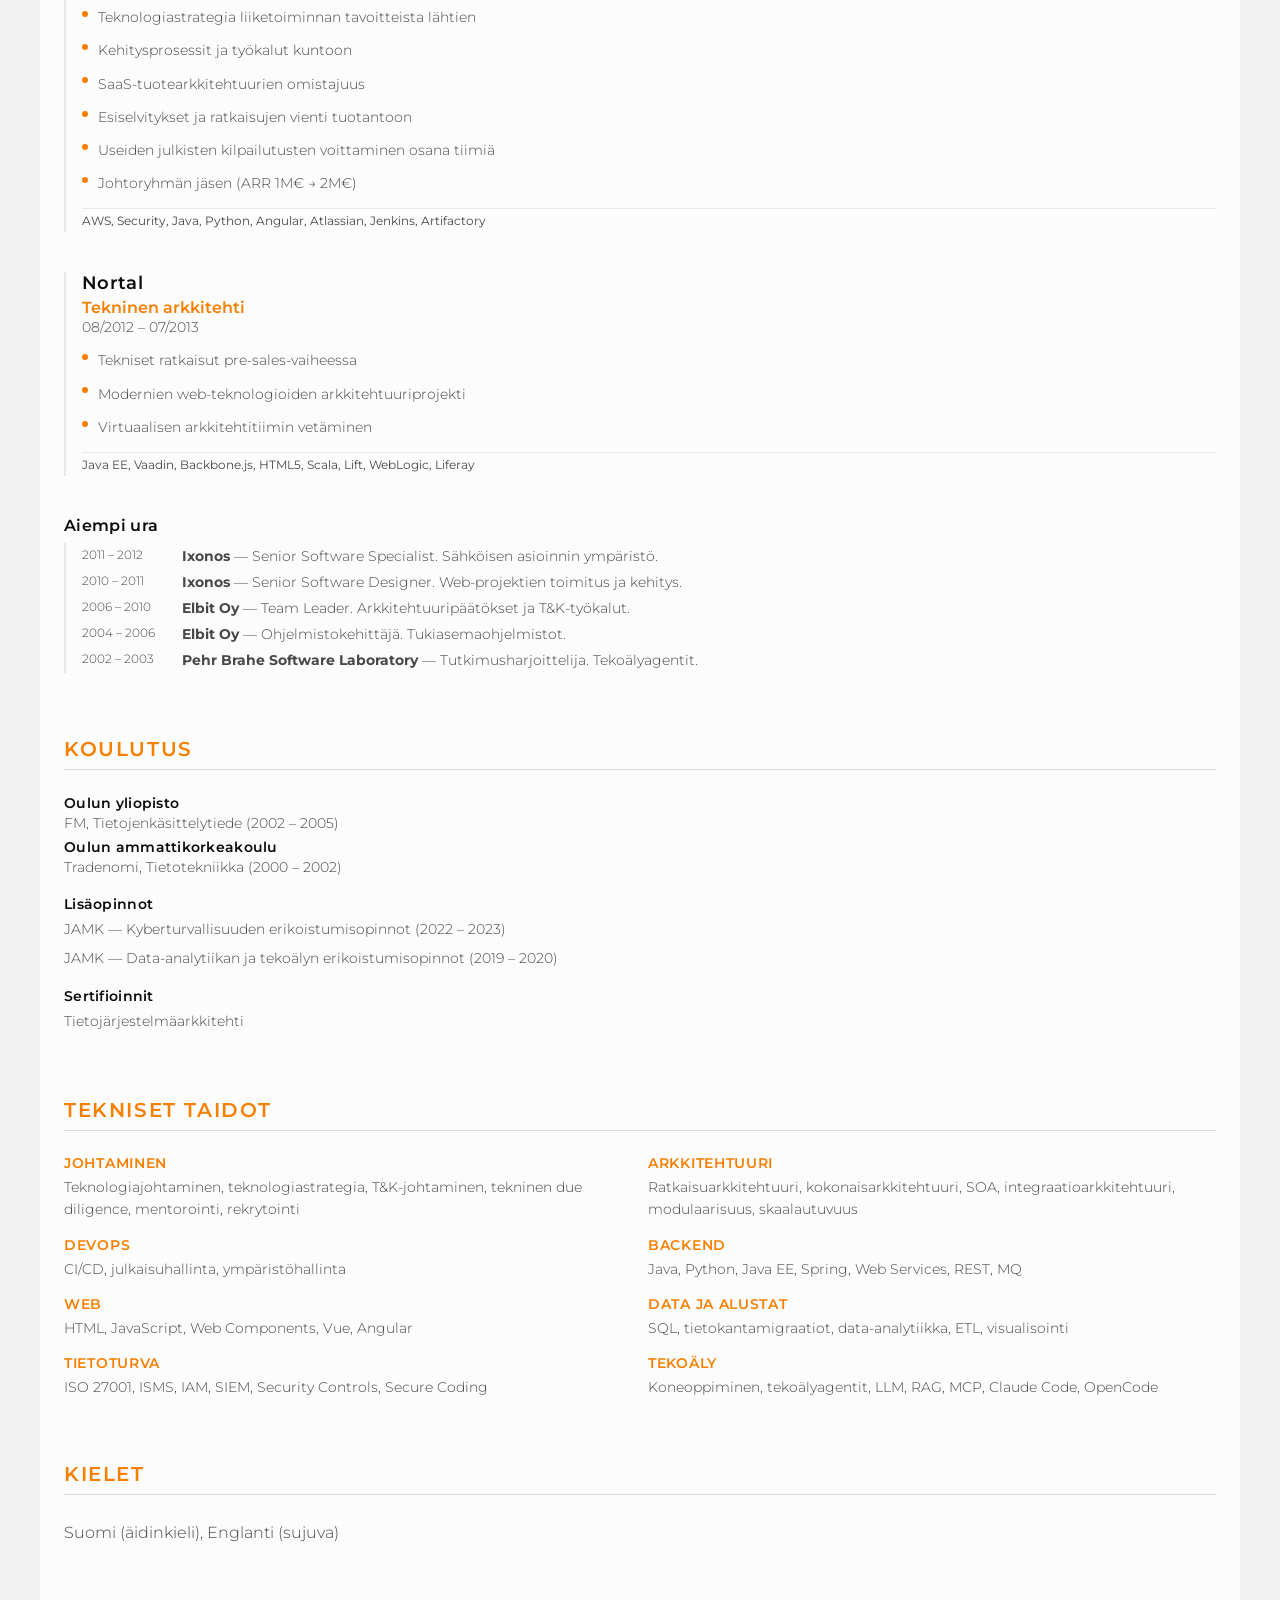
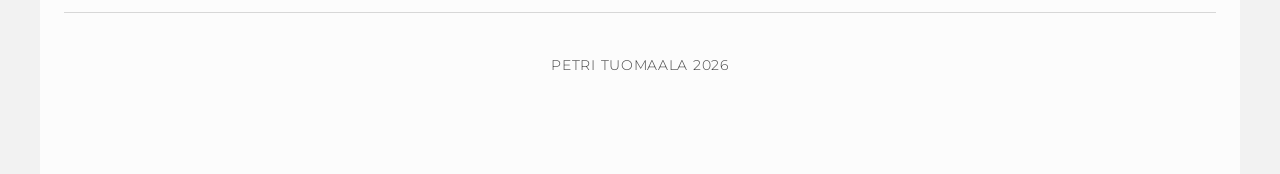
==== commit d04a348f: "Minor fixes" ====
--- a/src/cv.html
+++ b/src/cv.html
@@ -36,7 +36,6 @@
             <div class="cv-contact">
                 <span>Oulu</span>
                 <span><a href="mailto:info@petrituomaala.fi">info@petrituomaala.fi</a></span>
-                <span><a href="https://www.linkedin.com/in/ptuomaal/">LinkedIn</a></span>
                 <span><a href="https://petrituomaala.fi">petrituomaala.fi</a></span>
             </div>
         </div>
@@ -52,11 +51,10 @@
     <section class="cv-section">
         <h2 data-fi="Ydinosaaminen" data-en="Core Competencies"></h2>
         <div class="cv-tags">
-            <span data-fi="Teknologiajohtaminen" data-en="Engineering Leadership"></span>
+            <span data-fi="Teknologiajohtaminen" data-en="Tech Leadership"></span>
             <span data-fi="Teknologiastrategia" data-en="Technology Strategy and Roadmapping"></span>
             <span data-fi="Ohjelmisto- ja ratkaisuarkkitehtuurit" data-en="Software and Solution Architectures"></span>
-            <span data-fi="Tietoturva ja vaatimustenmukaisuus" data-en="Security and Compliance"></span>
-            <span data-fi="Ketterä toimitusvastuu" data-en="Agile Delivery and Stakeholder Management"></span>
+            <span data-fi="Tietoturva" data-en="Security and Compliance"></span>
             <span data-fi="Pre-sales ja tekniset selvitykset" data-en="Pre-sales / Technical Discovery / Feasibility Studies"></span>
         </div>
     </section>
